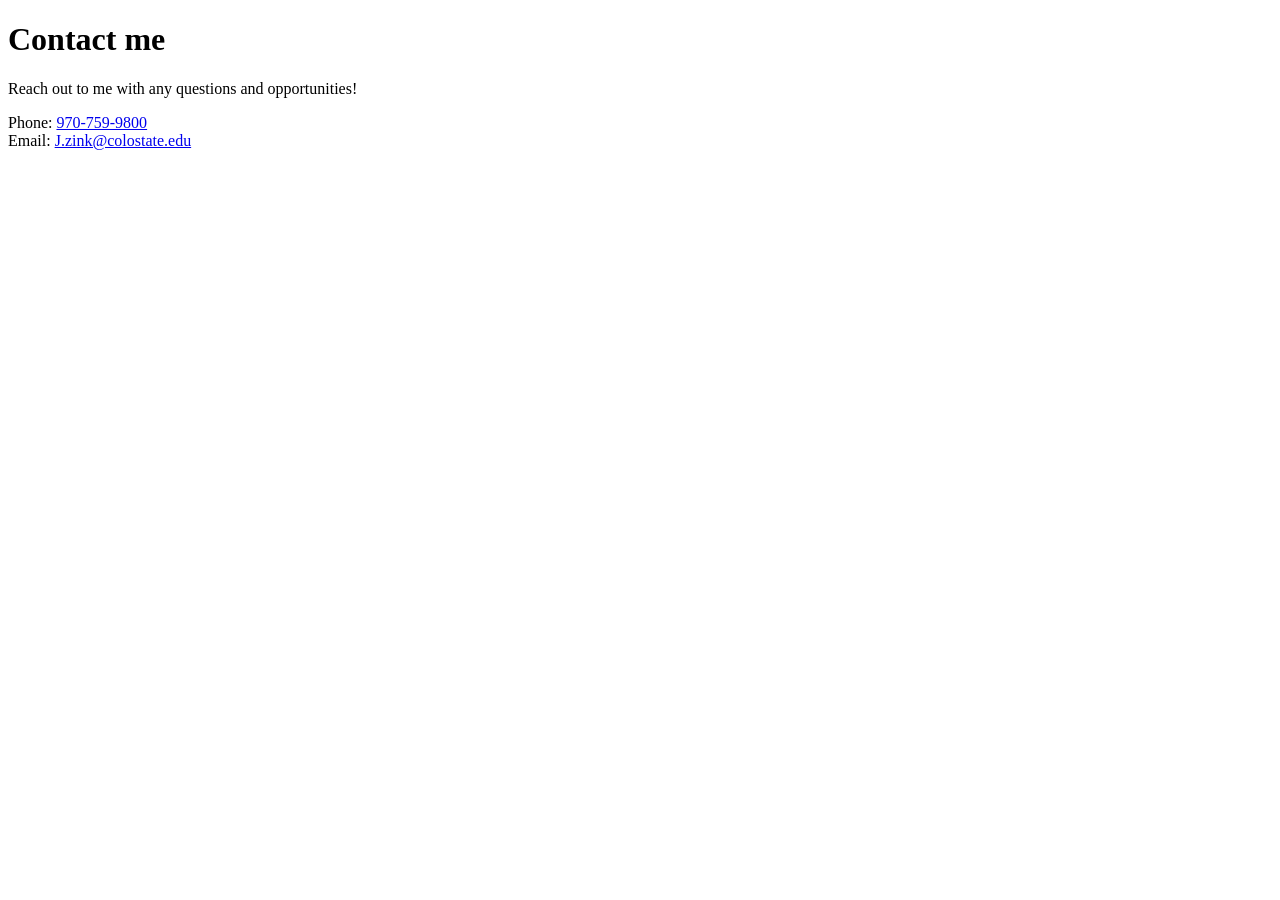
==== contact.html @ 45f8c19d "Add files via upload" ====
<!DOCTYPE html>
<html lang="en"><head><meta charset="utf-8"><meta name="viewport" content="width=device-width,initial-scale=1">
<title>Contact | JT Zink</title><meta name="description" content="Contact JT Zink.">
<link rel="preconnect" href="https://fonts.googleapis.com"><link rel="preconnect" href="https://fonts.gstatic.com" crossorigin>
<link href="https://fonts.googleapis.com/css2?family=Barlow:wght@400;600&family=Barlow+Condensed:wght@700&display=swap" rel="stylesheet">
<link rel="stylesheet" href="css/style.css"></head><body><header></header><main>
<div class="wrap center page-title"><h1>Contact me</h1><p style="margin-top:1rem">Reach out to me with any questions and opportunities!</p><p>Phone: <a href="tel:9707599800">970-759-9800</a><br>Email: <a href="mailto:J.zink@colostate.edu">J.zink@colostate.edu</a></p></div>
<div class="wrap center" style="padding-bottom:5rem"><div data-contact></div></div>
</main><footer></footer><script src="js/main.js"></script></body></html>
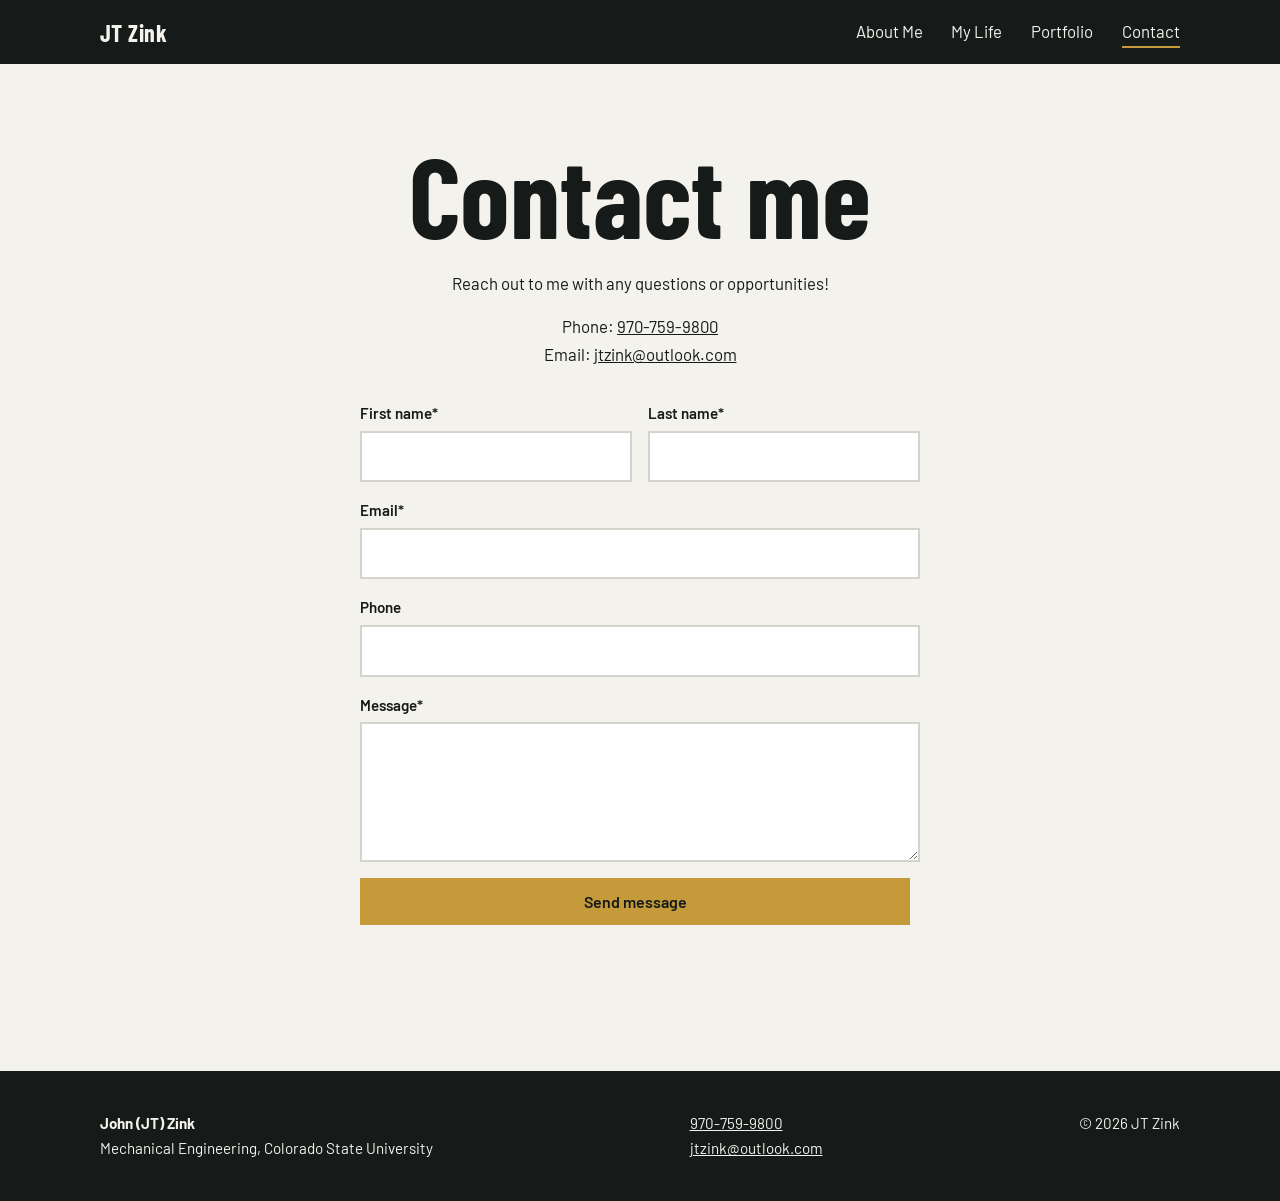
==== commit e805f46c: "Update" ====
--- a/contact.html
+++ b/contact.html
@@ -1,9 +1,36 @@
 <!DOCTYPE html>
-<html lang="en"><head><meta charset="utf-8"><meta name="viewport" content="width=device-width,initial-scale=1">
-<title>Contact | JT Zink</title><meta name="description" content="Contact JT Zink.">
-<link rel="preconnect" href="https://fonts.googleapis.com"><link rel="preconnect" href="https://fonts.gstatic.com" crossorigin>
-<link href="https://fonts.googleapis.com/css2?family=Barlow:wght@400;600&family=Barlow+Condensed:wght@700&display=swap" rel="stylesheet">
-<link rel="stylesheet" href="css/style.css"></head><body><header></header><main>
-<div class="wrap center page-title"><h1>Contact me</h1><p style="margin-top:1rem">Reach out to me with any questions and opportunities!</p><p>Phone: <a href="tel:9707599800">970-759-9800</a><br>Email: <a href="mailto:J.zink@colostate.edu">J.zink@colostate.edu</a></p></div>
-<div class="wrap center" style="padding-bottom:5rem"><div data-contact></div></div>
-</main><footer></footer><script src="js/main.js"></script></body></html>
+<html lang="en">
+
+<head>
+    <meta charset="utf-8">
+    <meta name="viewport" content="width=device-width,initial-scale=1">
+    <title>Contact | JT Zink</title>
+    <meta name="description" content="Contact JT Zink.">
+    <link rel="preconnect" href="https://fonts.googleapis.com">
+    <link rel="preconnect" href="https://fonts.gstatic.com" crossorigin>
+    <link
+        href="https://fonts.googleapis.com/css2?family=Barlow:wght@400;600&family=Barlow+Condensed:wght@700&display=swap"
+        rel="stylesheet">
+    <link rel="icon"
+        href="photos/JZlogo.webp">
+    <link rel="stylesheet" href="css/style.css">
+</head>
+
+<body>
+    <header></header>
+    <main>
+        <div class="wrap center page-title">
+            <h1>Contact me</h1>
+            <p style="margin-top:1rem">Reach out to me with any questions or opportunities!</p>
+            <p>Phone: <a href="tel:9707599800">970-759-9800</a><br>Email: <a
+                    href="mailto:jtzink@outlook.com">jtzink@outlook.com</a></p>
+        </div>
+        <div class="wrap center" style="padding-bottom:5rem">
+            <div data-contact></div>
+        </div>
+    </main>
+    <footer></footer>
+    <script src="js/main.js"></script>
+</body>
+
+</html>
--- a/css/style.css
+++ b/css/style.css
@@ -0,0 +1,599 @@
+:root {
+  --ink: #161a18;
+  --paper: #f3f2ec;
+  --green: #1e4d2b;
+  --brass: #c49a3a;
+  --steel: #5d6661;
+  --line: #d5d4cb;
+  --head: 'Barlow Condensed', 'Arial Narrow', sans-serif;
+  --body: 'Barlow', system-ui, sans-serif
+}
+
+* {
+  box-sizing: border-box;
+  margin: 0
+}
+
+html {
+  scroll-behavior: smooth;
+  scroll-padding-top: 72px
+}
+
+body {
+  font: 400 1.05rem/1.65 var(--body);
+  color: var(--ink);
+  background: var(--paper);
+  opacity: 0;
+  transition: opacity .4s
+}
+
+body.ready {
+  opacity: 1
+}
+
+body.leaving {
+  opacity: 0
+}
+
+img {
+  max-width: 100%;
+  display: block
+}
+
+a {
+  color: inherit
+}
+
+:focus-visible {
+  outline: 3px solid var(--brass);
+  outline-offset: 3px
+}
+
+h1,
+h2,
+h3 {
+  font-family: var(--head);
+  line-height: 1.05;
+  font-weight: 700
+}
+
+h1 {
+  font-size: clamp(3.2rem, 9vw, 7rem)
+}
+
+h2 {
+  font-size: clamp(2rem, 4.5vw, 3.2rem);
+  margin-bottom: 1rem
+}
+
+h3 {
+  font-size: 1.7rem;
+  margin-bottom: .4rem
+}
+
+p {
+  max-width: 65ch;
+  margin-bottom: 1rem
+}
+
+.wrap {
+  width: min(1080px, 100% - 2.5rem);
+  margin-inline: auto
+}
+
+section {
+  padding: 5rem 0
+}
+
+/* nav */
+header {
+  position: sticky;
+  top: 0;
+  z-index: 20;
+  background: var(--ink);
+  color: var(--paper)
+}
+
+header .wrap {
+  display: flex;
+  align-items: center;
+  justify-content: space-between;
+  height: 64px
+}
+
+.logo {
+  font: 700 1.5rem var(--head);
+  text-decoration: none;
+  letter-spacing: .02em
+}
+
+nav ul {
+  list-style: none;
+  padding: 0;
+  display: flex;
+  gap: 1.8rem;
+  align-items: center
+}
+
+nav a {
+  text-decoration: none;
+  padding: .3rem 0;
+  border-bottom: 2px solid transparent;
+  transition: border-color .2s
+}
+
+nav a:hover,
+nav a[aria-current] {
+  border-color: var(--brass)
+}
+
+.has-sub {
+  position: relative
+}
+
+.sub {
+  position: absolute;
+  top: 100%;
+  left: -1rem;
+  background: var(--ink);
+  padding: .6rem 1rem;
+  display: none;
+  min-width: 8rem;
+  white-space: nowrap
+}
+
+.has-sub:hover .sub,
+.has-sub:focus-within .sub {
+  display: block
+}
+
+.menu-btn {
+  display: none;
+  background: none;
+  border: 1px solid var(--steel);
+  color: inherit;
+  padding: .4rem .8rem;
+  font: inherit
+}
+
+@media(max-width:760px) {
+  .menu-btn {
+    display: block
+  }
+
+  nav {
+    position: absolute;
+    top: 64px;
+    left: 0;
+    right: 0;
+    background: var(--ink);
+    display: none;
+    padding: 1rem 1.25rem 1.5rem
+  }
+
+  nav.open {
+    display: block
+  }
+
+  nav ul {
+    flex-direction: column;
+    align-items: flex-start;
+    gap: 1rem
+  }
+
+  .sub {
+    display: block;
+    position: static;
+    padding: .5rem 0 0 1rem
+  }
+}
+
+/* hero: one load sequence */
+.hero {
+  position: relative;
+  min-height: 86vh;
+  display: grid;
+  align-items: end;
+  color: #fff;
+  background: #222 center/cover;
+  overflow: hidden;
+  padding: 0
+}
+
+.hero::before {
+  content: "";
+  position: absolute;
+  inset: 0;
+  background: linear-gradient(to top, rgba(10, 20, 14, .88), rgba(10, 20, 14, .15) 70%)
+}
+
+.hero .wrap {
+  position: relative;
+  padding: 0 0 4rem
+}
+
+.hero .name span {
+  display: block;
+  overflow: hidden
+}
+
+.hero .name i {
+  display: block;
+  font-style: normal;
+  transform: translateY(105%);
+  animation: rise .9s cubic-bezier(.2, .7, .2, 1) forwards
+}
+
+.hero .name span:nth-child(2) i {
+  animation-delay: .15s
+}
+
+.hero .tag {
+  margin: 1.2rem 0 1.5rem;
+  font-size: 1.25rem;
+  opacity: 0;
+  animation: fade .8s .7s forwards
+}
+
+.hero .btns {
+  opacity: 0;
+  animation: fade .8s .95s forwards
+}
+
+.hero-bar {
+  position: absolute;
+  left: 0;
+  bottom: 0;
+  height: 5px;
+  background: var(--brass);
+  width: 0;
+  animation: bar 1.2s .3s forwards
+}
+
+@keyframes rise {
+  to {
+    transform: none
+  }
+}
+
+@keyframes fade {
+  to {
+    opacity: 1
+  }
+}
+
+@keyframes bar {
+  to {
+    width: 100%
+  }
+}
+
+.btn {
+  display: inline-block;
+  padding: .75rem 1.4rem;
+  margin: 0 .6rem .6rem 0;
+  background: var(--brass);
+  color: var(--ink);
+  font-weight: 600;
+  text-decoration: none;
+  border: 2px solid var(--brass);
+  transition: background .2s, color .2s;
+  cursor: pointer;
+  font-family: var(--body);
+  font-size: 1rem
+}
+
+.btn:hover {
+  background: transparent;
+  color: inherit
+}
+
+.btn.alt {
+  background: transparent;
+  color: inherit;
+  border-color: currentColor
+}
+
+.btn.alt:hover {
+  background: #fff;
+  color: var(--ink)
+}
+
+.page-title {
+  padding: 4.5rem 0 1rem
+}
+
+/* layouts */
+.split {
+  display: grid;
+  grid-template-columns: 1fr 1fr;
+  gap: 3rem;
+  align-items: center
+}
+
+.split.flip>:first-child {
+  order: 2
+}
+
+@media(max-width:760px) {
+  .split {
+    grid-template-columns: 1fr
+  }
+
+  .split.flip>:first-child {
+    order: 0
+  }
+}
+
+.split img {
+  width: 100%;
+  border-bottom: 6px solid var(--green)
+}
+
+.dark {
+  background: var(--green);
+  color: var(--paper)
+}
+
+.dark .btn {
+  background: var(--brass)
+}
+
+.item {
+  padding: 3rem 0;
+  border-top: 1px solid var(--line)
+}
+
+.stat {
+  display: flex;
+  gap: 2.5rem;
+  flex-wrap: wrap;
+  margin: 2rem 0
+}
+
+.stat b {
+  display: block;
+  font: 700 2.8rem var(--head);
+  color: var(--green)
+}
+
+/* form */
+form {
+  display: grid;
+  gap: 1rem;
+  max-width: 560px
+}
+
+.row {
+  display: grid;
+  grid-template-columns: 1fr 1fr;
+  gap: 1rem
+}
+
+@media(max-width:560px) {
+  .row {
+    grid-template-columns: 1fr
+  }
+}
+
+label {
+  display: grid;
+  gap: .3rem;
+  font-weight: 600;
+  font-size: .95rem
+}
+
+input,
+textarea {
+  font: inherit;
+  padding: .7rem;
+  border: 2px solid var(--line);
+  background: #fff;
+  color: var(--ink)
+}
+
+input:focus,
+textarea:focus {
+  border-color: var(--green)
+}
+
+textarea {
+  min-height: 140px;
+  resize: vertical
+}
+
+.note {
+  min-height: 1.5rem;
+  font-weight: 600
+}
+
+footer {
+  background: var(--ink);
+  color: var(--paper);
+  padding: 2.5rem 0;
+  font-size: .95rem
+}
+
+footer .wrap {
+  display: flex;
+  justify-content: space-between;
+  flex-wrap: wrap;
+  gap: 1rem
+}
+
+/* scroll reveal (only on marked blocks) */
+.reveal {
+  opacity: 0;
+  transform: translateY(24px);
+  transition: opacity .7s, transform .7s
+}
+
+.reveal.in {
+  opacity: 1;
+  transform: none
+}
+
+@media(prefers-reduced-motion:reduce) {
+  * {
+    animation-duration: .01ms !important;
+    animation-delay: 0s !important;
+    transition: none !important
+  }
+
+  .reveal,
+  body {
+    opacity: 1;
+    transform: none
+  }
+
+  .hero .name i {
+    transform: none
+  }
+
+  .hero .tag,
+  .hero .btns {
+    opacity: 1
+  }
+
+  .hero-bar {
+    width: 100%
+  }
+}
+
+.dark a {
+  color: var(--brass)
+}
+
+.split img.plain {
+  border-bottom: 0
+}
+
+.center {
+  text-align: center
+}
+
+.center p {
+  margin-inline: auto
+}
+
+.center form {
+  margin-inline: auto;
+  text-align: left
+}
+
+.btn-strip {
+  display: none
+}
+
+@media(max-width:760px) {
+  .hero {
+    min-height: 40vh;
+    background-position: 60% center
+  }
+
+  .hero .wrap {
+    padding-bottom: 2rem
+  }
+
+  .hero .btns {
+    display: none
+  }
+
+  .hero-bar {
+    display: none
+  }
+
+  .btn-strip {
+    display: flex;
+    position: relative;
+    gap: .5rem;
+    padding: 1.2rem 1rem;
+    background: var(--ink);
+    color: var(--paper)
+  }
+
+  .btn-strip::after {
+    content: "";
+    position: absolute;
+    left: 0;
+    bottom: 0;
+    height: 5px;
+    width: 0;
+    background: var(--brass);
+    animation: bar 1.2s .3s forwards
+  }
+
+  .btn-strip .btn {
+    flex: 1;
+    margin: 0;
+    padding: .7rem .3rem;
+    text-align: center;
+    font-size: .95rem
+  }
+}
+
+.course {
+  margin: 2.5rem 0 0;
+  color: var(--green)
+}
+
+.span {
+  grid-column: 1 / -1
+}
+
+.span p {
+  max-width: none
+}
+
+.rule {
+  border: 0;
+  border-top: 1px solid var(--line);
+  margin: 0
+}
+
+.slides {
+  position: relative;
+  aspect-ratio: 4/3;
+  overflow: hidden;
+  background: var(--ink);
+  border-bottom: 6px solid var(--green)
+}
+
+.slides img {
+  position: absolute;
+  inset: 0;
+  width: 100%;
+  height: 100%;
+  object-fit: cover;
+  border-bottom: 0;
+  opacity: 0;
+  transition: opacity .8s
+}
+
+.slides img.on {
+  opacity: 1
+}
+
+.dots {
+  position: absolute;
+  left: 0;
+  right: 0;
+  bottom: .7rem;
+  display: flex;
+  justify-content: center;
+  gap: .5rem
+}
+
+.dots button {
+  width: .75rem;
+  height: .75rem;
+  padding: 0;
+  border: 0;
+  border-radius: 50%;
+  background: rgba(255, 255, 255, .55);
+  cursor: pointer
+}
+
+.dots button.on {
+  background: var(--brass)
+}
